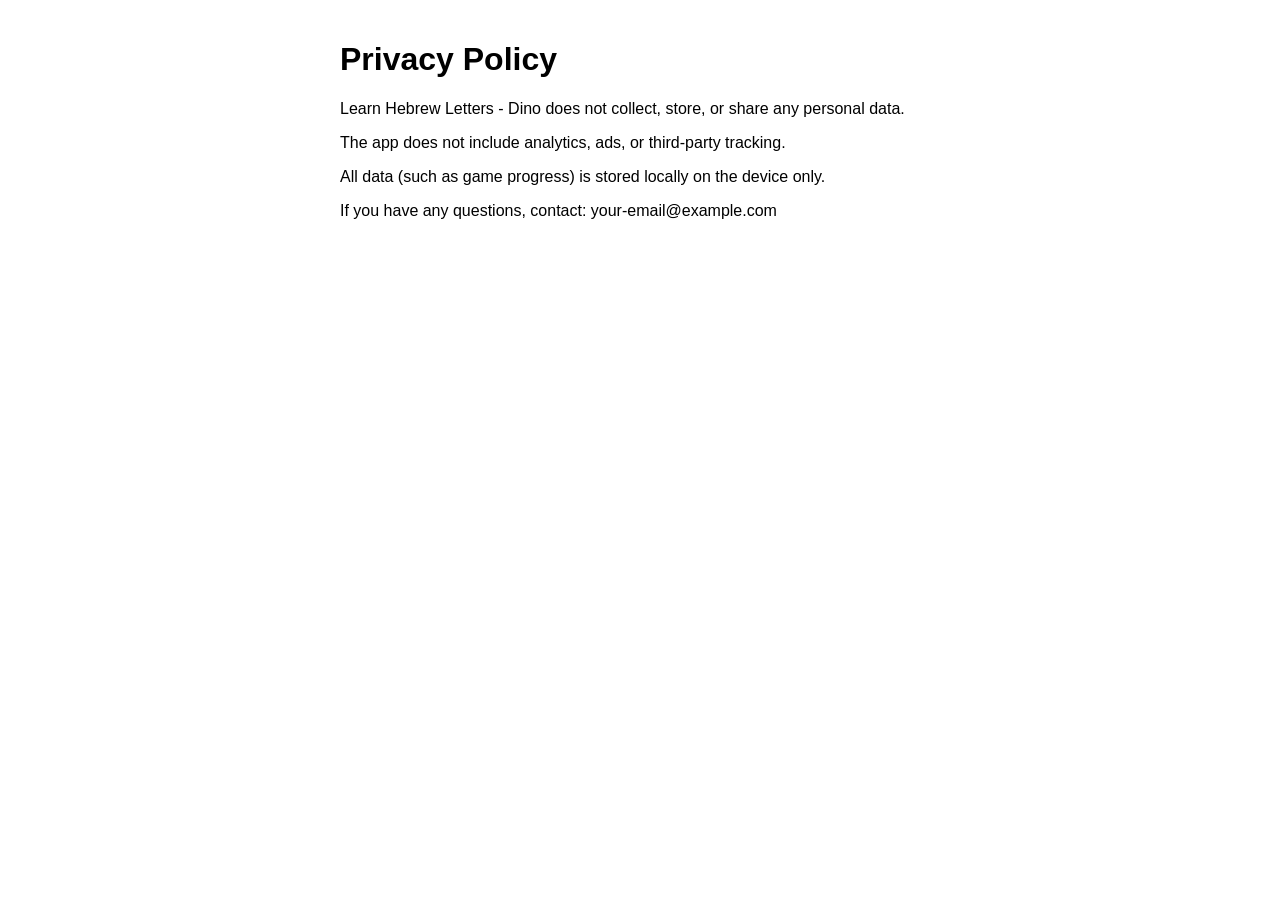
==== privacy.html @ b91bc718 "Add privacy policy to privacy.html This file outlines the privacy policy for the app, stating that n" ====
<!DOCTYPE html>
<html>
<head>
<meta charset="UTF-8">
<title>Privacy Policy</title>
</head>
<body style="font-family: Arial; max-width: 600px; margin: auto; padding: 20px;">

<h1>Privacy Policy</h1>

<p>Learn Hebrew Letters - Dino does not collect, store, or share any personal data.</p>

<p>The app does not include analytics, ads, or third-party tracking.</p>

<p>All data (such as game progress) is stored locally on the device only.</p>

<p>If you have any questions, contact: your-email@example.com</p>

</body>
</html>
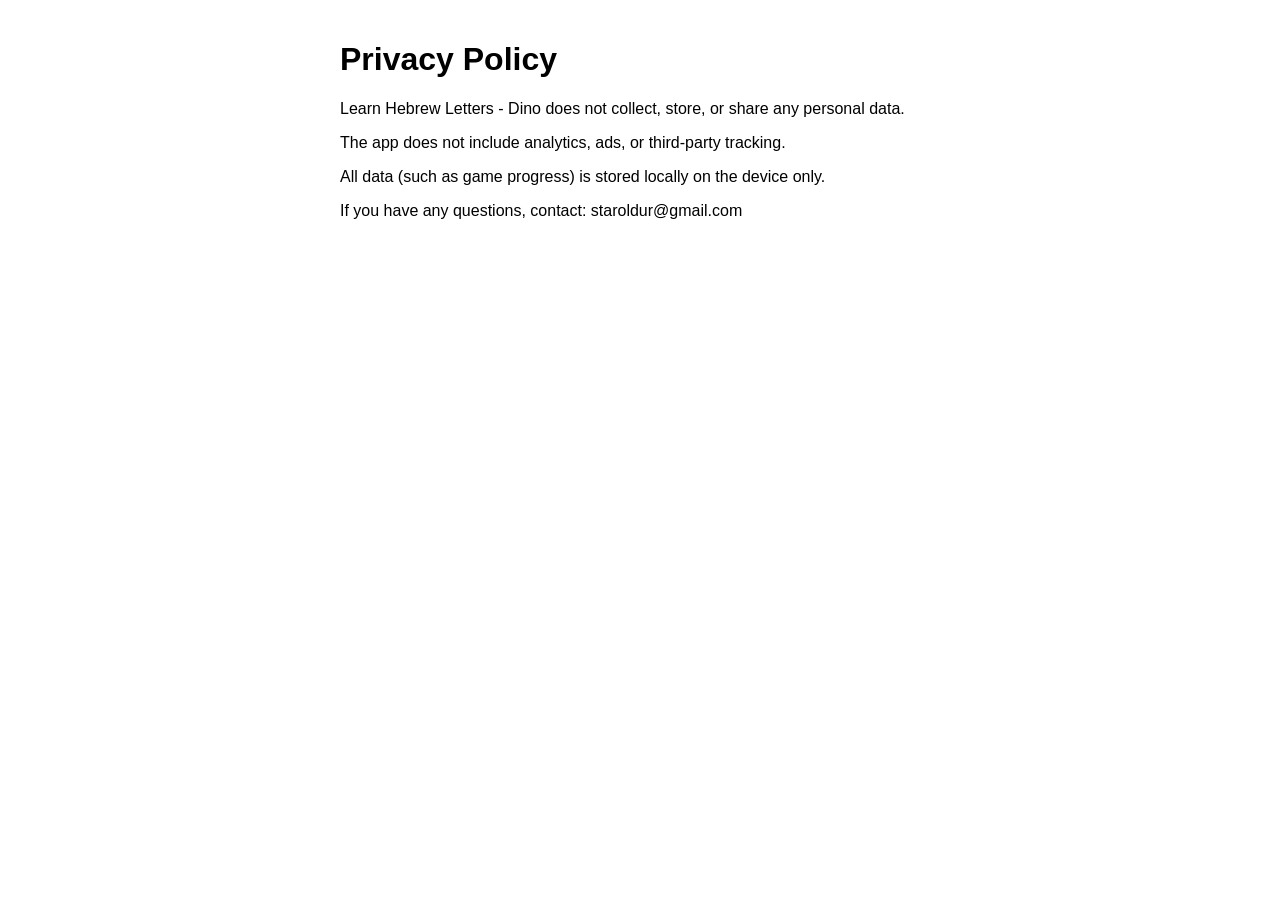
==== commit 9b8458bb: "Update contact email in privacy.html" ====
--- a/privacy.html
+++ b/privacy.html
@@ -14,7 +14,7 @@
 
 <p>All data (such as game progress) is stored locally on the device only.</p>
 
-<p>If you have any questions, contact: your-email@example.com</p>
+<p>If you have any questions, contact: staroldur@gmail.com</p>
 
 </body>
 </html>
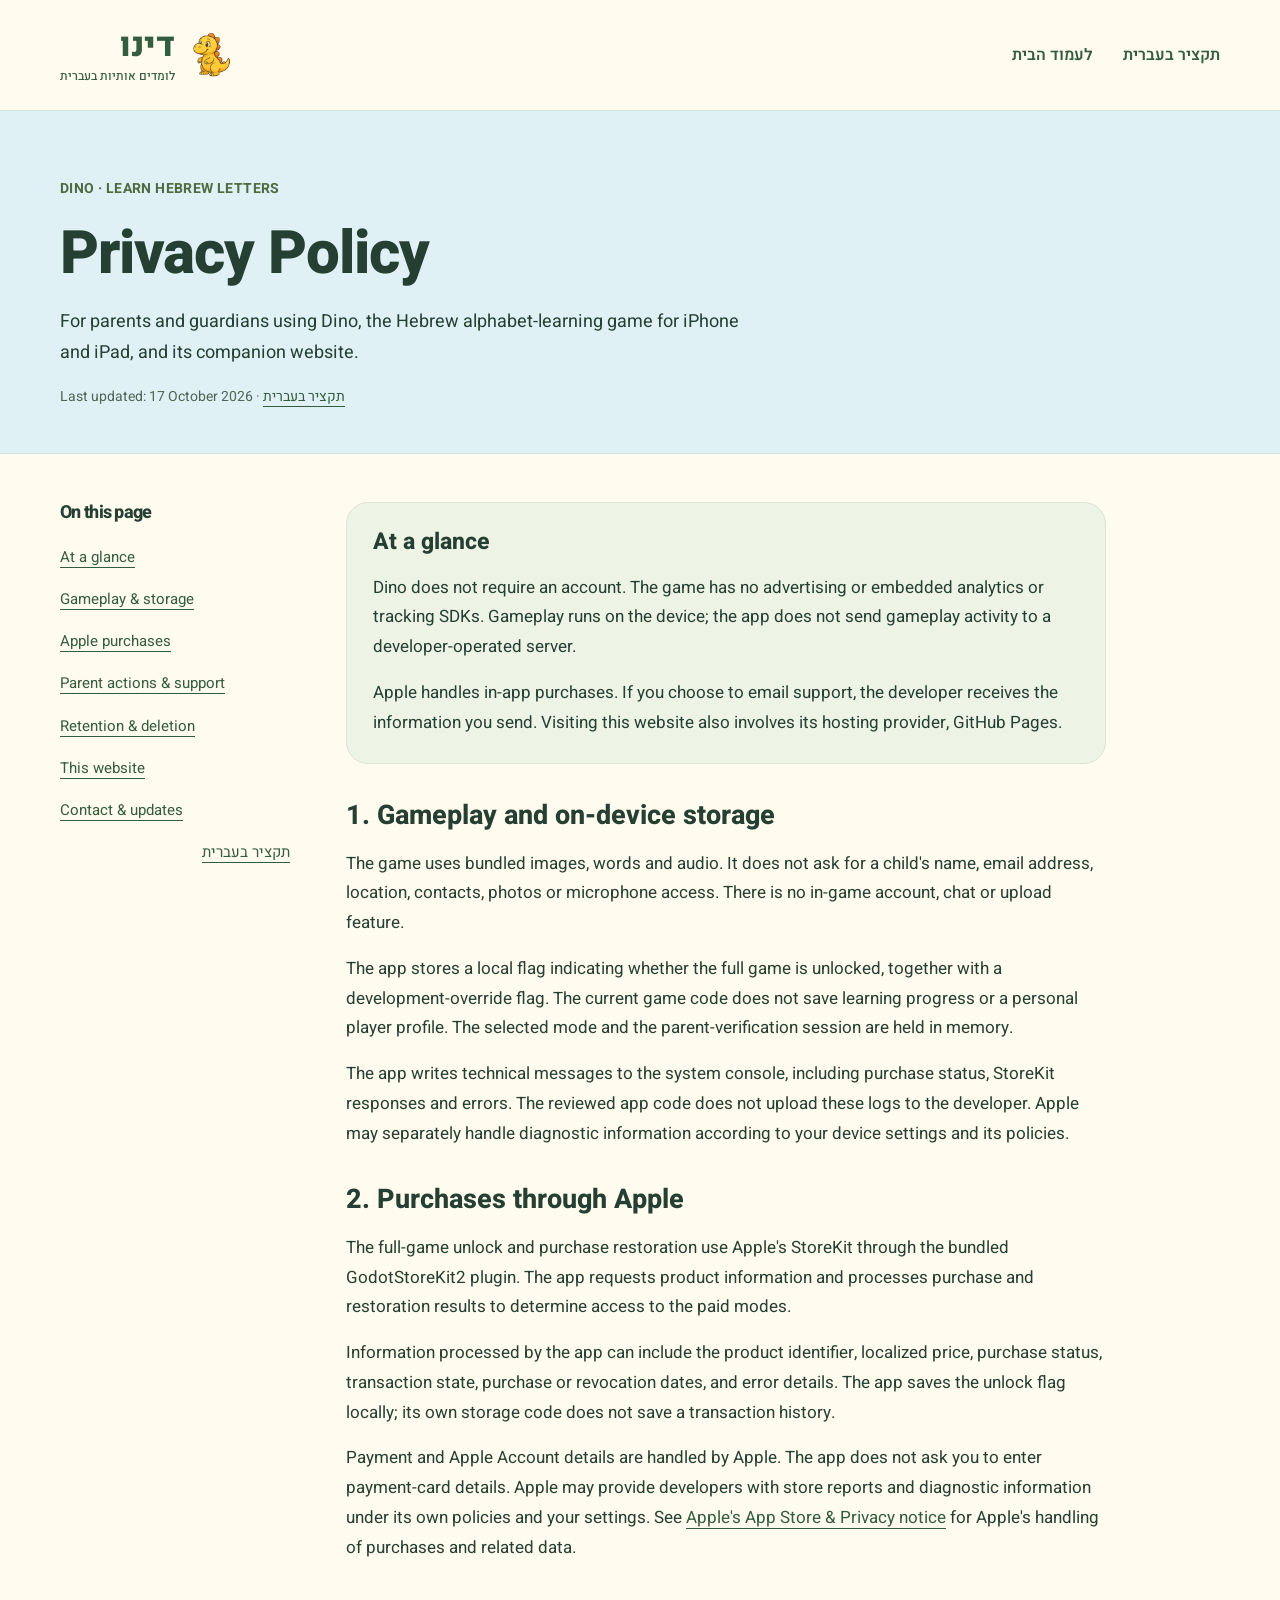
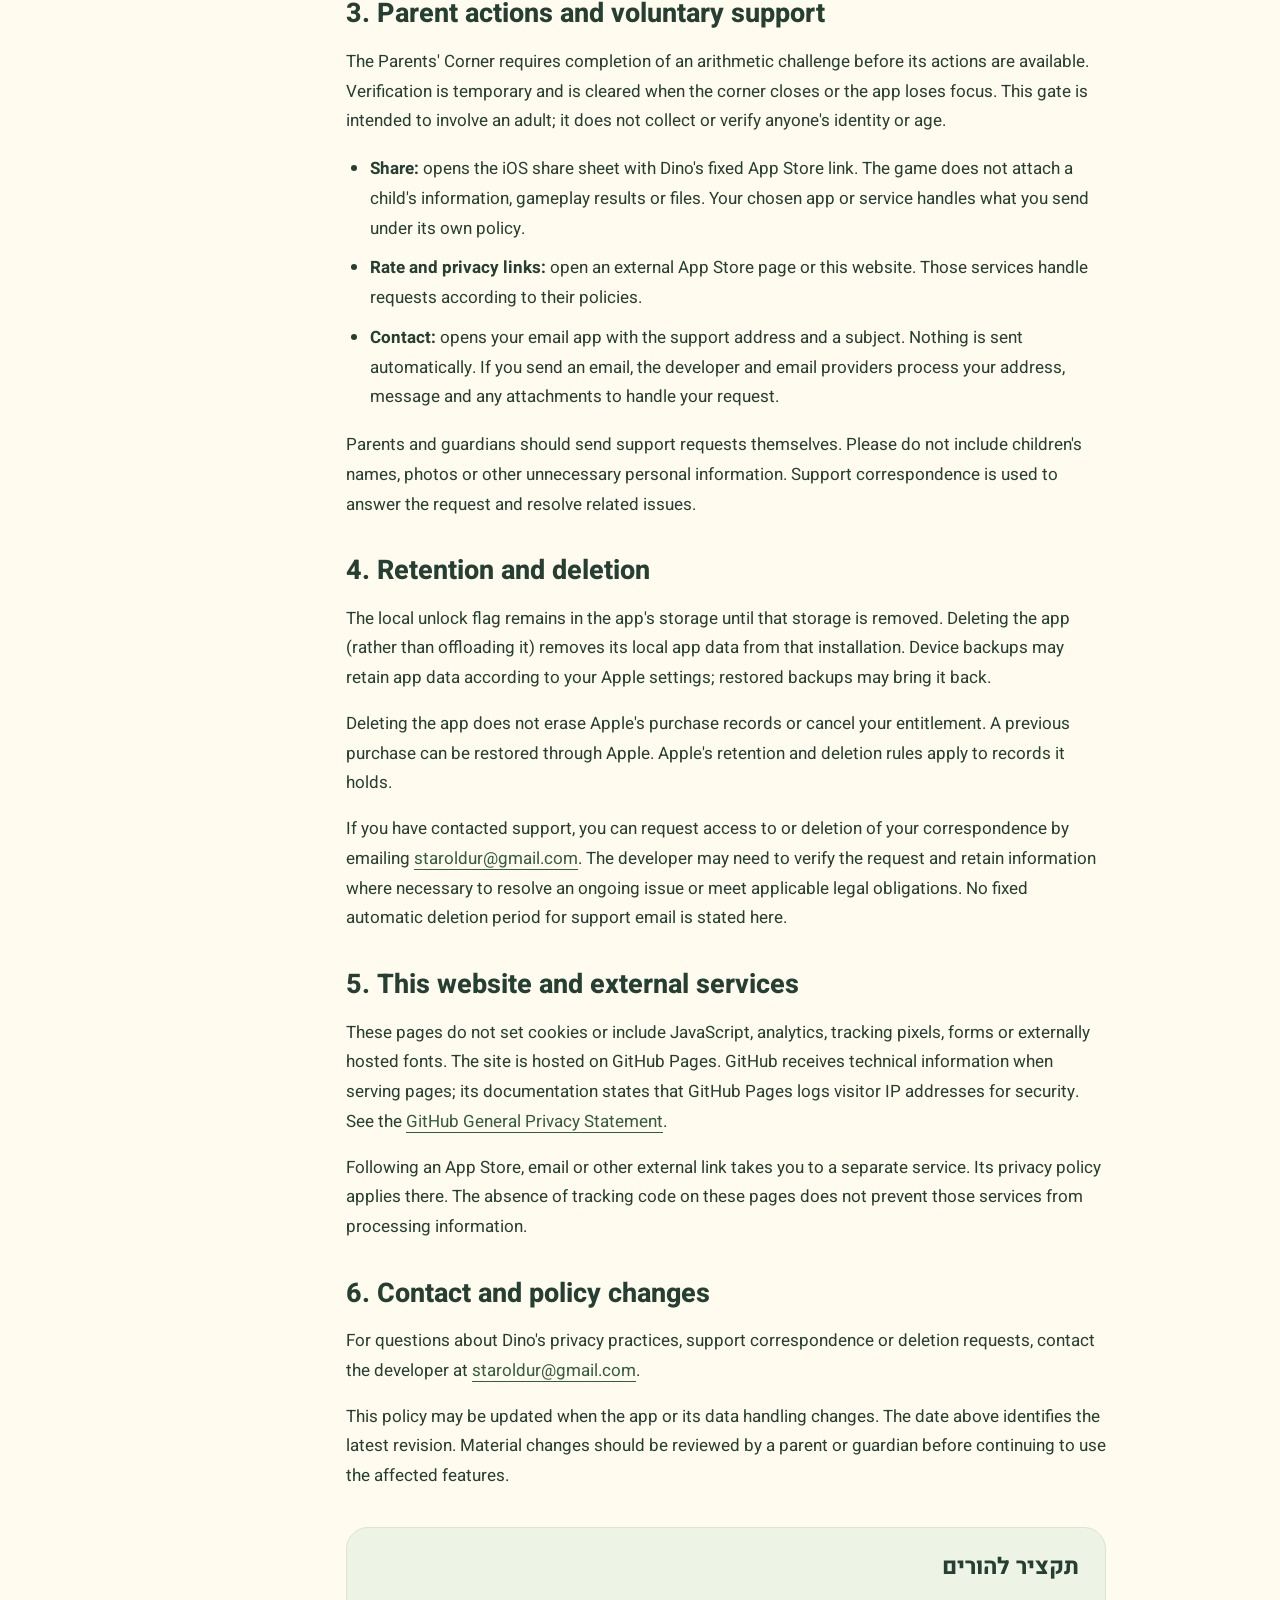
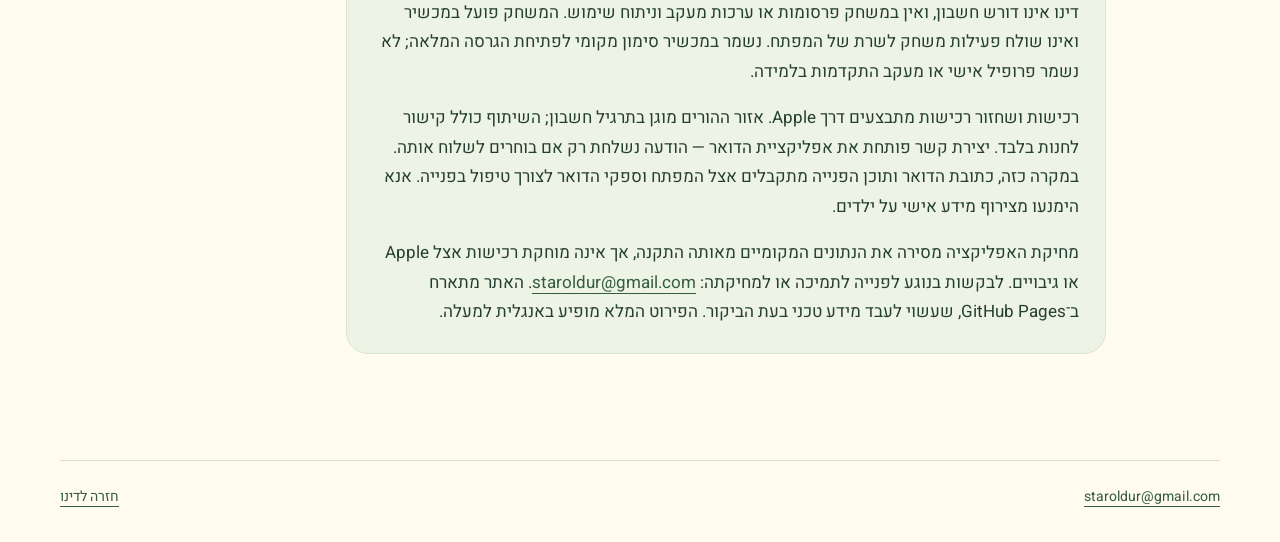
==== commit 4b33048f: "Refresh Dino website and clarify privacy policy" ====
--- a/privacy.html
+++ b/privacy.html
@@ -1,20 +1,36 @@
-<!DOCTYPE html>
-<html>
+<!doctype html>
+<html lang="en" dir="ltr">
 <head>
-<meta charset="UTF-8">
-<title>Privacy Policy</title>
+  <meta charset="utf-8">
+  <meta name="viewport" content="width=device-width, initial-scale=1">
+  <meta name="description" content="Dino privacy policy: on-device storage, Apple purchases, parental controls, sharing and support correspondence.">
+  <meta name="theme-color" content="#dff1f5">
+  <title>Privacy Policy · Dino | מדיניות פרטיות</title>
+  <link rel="icon" href="assets/dino.webp" type="image/webp">
+  <link rel="stylesheet" href="styles.css">
 </head>
-<body style="font-family: Arial; max-width: 600px; margin: auto; padding: 20px;">
-
-<h1>Privacy Policy</h1>
-
-<p>Learn Hebrew Letters - Dino does not collect, store, or share any personal data.</p>
-
-<p>The app does not include analytics, ads, or third-party tracking.</p>
-
-<p>All data (such as game progress) is stored locally on the device only.</p>
-
-<p>If you have any questions, contact: staroldur@gmail.com</p>
-
+<body>
+  <a class="skip" href="#main">Skip to content</a>
+  <header class="site-header wrap">
+    <a class="brand" href="index.html" lang="he" dir="rtl" aria-label="דינו — עמוד הבית"><img src="assets/dino.webp" width="52" height="52" alt=""><span>דינו<span class="brand-sub">לומדים אותיות בעברית</span></span></a>
+    <nav aria-label="Main navigation"><a href="index.html" lang="he" dir="rtl">לעמוד הבית</a><a href="#hebrew" lang="he" dir="rtl">תקציר בעברית</a></nav>
+  </header>
+  <main id="main">
+    <div class="policy-header"><div class="wrap"><p class="eyebrow">DINO · LEARN HEBREW LETTERS</p><h1>Privacy Policy</h1><p>For parents and guardians using Dino, the Hebrew alphabet-learning game for iPhone and iPad, and its companion website.</p><p class="policy-meta">Last updated: <time datetime="2026-10-17">17 October 2026</time> · <a href="#hebrew" lang="he" dir="rtl">תקציר בעברית</a></p></div></div>
+    <div class="wrap policy-layout">
+      <nav class="policy-nav" aria-label="On this page"><h2>On this page</h2><a href="#overview">At a glance</a><a href="#game">Gameplay &amp; storage</a><a href="#purchases">Apple purchases</a><a href="#parents">Parent actions &amp; support</a><a href="#retention">Retention &amp; deletion</a><a href="#website">This website</a><a href="#contact">Contact &amp; updates</a><a href="#hebrew" lang="he" dir="rtl">תקציר בעברית</a></nav>
+      <div class="policy-content">
+        <section class="summary" id="overview" aria-labelledby="overview-title"><h2 id="overview-title">At a glance</h2><p>Dino does not require an account. The game has no advertising or embedded analytics or tracking SDKs. Gameplay runs on the device; the app does not send gameplay activity to a developer-operated server.</p><p>Apple handles in-app purchases. If you choose to email support, the developer receives the information you send. Visiting this website also involves its hosting provider, GitHub Pages.</p></section>
+        <section id="game" aria-labelledby="game-title"><h2 id="game-title">1. Gameplay and on-device storage</h2><p>The game uses bundled images, words and audio. It does not ask for a child's name, email address, location, contacts, photos or microphone access. There is no in-game account, chat or upload feature.</p><p>The app stores a local flag indicating whether the full game is unlocked, together with a development-override flag. The current game code does not save learning progress or a personal player profile. The selected mode and the parent-verification session are held in memory.</p><p>The app writes technical messages to the system console, including purchase status, StoreKit responses and errors. The reviewed app code does not upload these logs to the developer. Apple may separately handle diagnostic information according to your device settings and its policies.</p></section>
+        <section id="purchases" aria-labelledby="purchases-title"><h2 id="purchases-title">2. Purchases through Apple</h2><p>The full-game unlock and purchase restoration use Apple's StoreKit through the bundled GodotStoreKit2 plugin. The app requests product information and processes purchase and restoration results to determine access to the paid modes.</p><p>Information processed by the app can include the product identifier, localized price, purchase status, transaction state, purchase or revocation dates, and error details. The app saves the unlock flag locally; its own storage code does not save a transaction history.</p><p>Payment and Apple Account details are handled by Apple. The app does not ask you to enter payment-card details. Apple may provide developers with store reports and diagnostic information under its own policies and your settings. See <a href="https://www.apple.com/legal/privacy/data/en/app-store/">Apple's App Store &amp; Privacy notice</a> for Apple's handling of purchases and related data.</p></section>
+        <section id="parents" aria-labelledby="parents-title"><h2 id="parents-title">3. Parent actions and voluntary support</h2><p>The Parents' Corner requires completion of an arithmetic challenge before its actions are available. Verification is temporary and is cleared when the corner closes or the app loses focus. This gate is intended to involve an adult; it does not collect or verify anyone's identity or age.</p><ul><li><strong>Share:</strong> opens the iOS share sheet with Dino's fixed App Store link. The game does not attach a child's information, gameplay results or files. Your chosen app or service handles what you send under its own policy.</li><li><strong>Rate and privacy links:</strong> open an external App Store page or this website. Those services handle requests according to their policies.</li><li><strong>Contact:</strong> opens your email app with the support address and a subject. Nothing is sent automatically. If you send an email, the developer and email providers process your address, message and any attachments to handle your request.</li></ul><p>Parents and guardians should send support requests themselves. Please do not include children's names, photos or other unnecessary personal information. Support correspondence is used to answer the request and resolve related issues.</p></section>
+        <section id="retention" aria-labelledby="retention-title"><h2 id="retention-title">4. Retention and deletion</h2><p>The local unlock flag remains in the app's storage until that storage is removed. Deleting the app (rather than offloading it) removes its local app data from that installation. Device backups may retain app data according to your Apple settings; restored backups may bring it back.</p><p>Deleting the app does not erase Apple's purchase records or cancel your entitlement. A previous purchase can be restored through Apple. Apple's retention and deletion rules apply to records it holds.</p><p>If you have contacted support, you can request access to or deletion of your correspondence by emailing <a href="mailto:staroldur@gmail.com">staroldur@gmail.com</a>. The developer may need to verify the request and retain information where necessary to resolve an ongoing issue or meet applicable legal obligations. No fixed automatic deletion period for support email is stated here.</p></section>
+        <section id="website" aria-labelledby="website-title"><h2 id="website-title">5. This website and external services</h2><p>These pages do not set cookies or include JavaScript, analytics, tracking pixels, forms or externally hosted fonts. The site is hosted on GitHub Pages. GitHub receives technical information when serving pages; its documentation states that GitHub Pages logs visitor IP addresses for security. See the <a href="https://docs.github.com/en/site-policy/privacy-policies/github-general-privacy-statement">GitHub General Privacy Statement</a>.</p><p>Following an App Store, email or other external link takes you to a separate service. Its privacy policy applies there. The absence of tracking code on these pages does not prevent those services from processing information.</p></section>
+        <section id="contact" aria-labelledby="contact-title"><h2 id="contact-title">6. Contact and policy changes</h2><p>For questions about Dino's privacy practices, support correspondence or deletion requests, contact the developer at <a href="mailto:staroldur@gmail.com">staroldur@gmail.com</a>.</p><p>This policy may be updated when the app or its data handling changes. The date above identifies the latest revision. Material changes should be reviewed by a parent or guardian before continuing to use the affected features.</p></section>
+        <section class="summary" id="hebrew" lang="he" dir="rtl" aria-labelledby="hebrew-title"><h2 id="hebrew-title">תקציר להורים</h2><p>דינו אינו דורש חשבון, ואין במשחק פרסומות או ערכות מעקב וניתוח שימוש. המשחק פועל במכשיר ואינו שולח פעילות משחק לשרת של המפתח. נשמר במכשיר סימון מקומי לפתיחת הגרסה המלאה; לא נשמר פרופיל אישי או מעקב התקדמות בלמידה.</p><p>רכישות ושחזור רכישות מתבצעים דרך Apple. אזור ההורים מוגן בתרגיל חשבון; השיתוף כולל קישור לחנות בלבד. יצירת קשר פותחת את אפליקציית הדואר — הודעה נשלחת רק אם בוחרים לשלוח אותה. במקרה כזה, כתובת הדואר ותוכן הפנייה מתקבלים אצל המפתח וספקי הדואר לצורך טיפול בפנייה. אנא הימנעו מצירוף מידע אישי על ילדים.</p><p>מחיקת האפליקציה מסירה את הנתונים המקומיים מאותה התקנה, אך אינה מוחקת רכישות אצל Apple או גיבויים. לבקשות בנוגע לפנייה לתמיכה או למחיקתה: <a href="mailto:staroldur@gmail.com"><bdi dir="ltr">staroldur@gmail.com</bdi></a>. האתר מתארח ב־<bdi lang="en" dir="ltr">GitHub Pages</bdi>, שעשוי לעבד מידע טכני בעת הביקור. הפירוט המלא מופיע באנגלית למעלה.</p></section>
+      </div>
+    </div>
+  </main>
+  <footer class="wrap site-footer"><a href="index.html" lang="he" dir="rtl">חזרה לדינו</a><a href="mailto:staroldur@gmail.com">staroldur@gmail.com</a></footer>
 </body>
 </html>
--- a/styles.css
+++ b/styles.css
@@ -0,0 +1,648 @@
+@font-face {
+  font-family:Heebo;
+  src:url('assets/Heebo.ttf') format('truetype');
+  font-style:normal;
+  font-weight:100 900;
+  font-display:swap
+}
+:root {
+  --cream:#fffbee;
+  --ink:#253f32;
+  --green:#345c3e;
+  --muted:#526557;
+  --line:#d8dfcd;
+  --sky:#dff1f5
+}
+* {
+  box-sizing:border-box
+}
+html {
+  scroll-behavior:smooth;
+  scroll-padding-top:24px
+}
+body {
+  margin:0;
+  background:var(--cream);
+  color:var(--ink);
+  font-family:Heebo,Arial,sans-serif;
+  font-size:18px;
+  line-height:1.75
+}
+a {
+  color:var(--green);
+  text-underline-offset:5px
+}
+a:hover {
+  text-decoration-thickness:2px
+}
+a:focus-visible {
+  outline:3px solid #92501e;
+  outline-offset:5px;
+  border-radius:4px
+}
+img {
+  max-width:100%;
+  height:auto
+}
+h1,h2,h3,p {
+  margin:0
+}
+h1,h2,h3 {
+  line-height:1.2
+}
+h1 {
+  font-size:clamp(58px,6.8vw,94px);
+  font-weight:800;
+  letter-spacing:-2px
+}
+h1 span {
+  color:#4e7647
+}
+h2 {
+  font-size:clamp(30px,3.5vw,46px);
+  font-weight:750;
+  letter-spacing:-.7px
+}
+h3 {
+  font-size:26px
+}
+p+p {
+  margin-top:16px
+}
+.wrap {
+  width:min(1160px,calc(100% - 64px));
+  margin-inline:auto
+}
+.site-header {
+  display:flex;
+  align-items:center;
+  justify-content:space-between;
+  gap:24px;
+  padding-block:25px
+}
+.brand {
+  display:flex;
+  align-items:center;
+  gap:10px;
+  font-size:33px;
+  font-weight:800;
+  text-decoration:none;
+  line-height:1
+}
+.brand img {
+  object-fit:contain;
+  width:52px;
+  height:60px
+}
+.brand-sub {
+  display:block;
+  font-size:12px;
+  font-weight:500;
+  margin-top:8px;
+  letter-spacing:0
+}
+.site-header nav {
+  display:flex;
+  gap:30px;
+  font-size:16px;
+  font-weight:600
+}
+.site-header nav a {
+  text-decoration:none
+}
+.site-header nav a:hover {
+  text-decoration:underline
+}
+.skip {
+  position:absolute;
+  top:-100px;
+  right:16px;
+  z-index:10;
+  background:white;
+  padding:12px
+}
+.skip:focus {
+  top:12px
+}
+.hero {
+  display:grid;
+  grid-template-columns: .9fr 1.1fr;
+  gap:48px;
+  align-items:center;
+  padding-block:40px 72px
+}
+.eyebrow {
+  font-size:14px;
+  letter-spacing:.4px;
+  font-weight:700;
+  color:#506b43;
+  margin-bottom:16px
+}
+.intro {
+  font-size:21px;
+  max-width:430px;
+  margin-top:26px
+}
+.button {
+  display:inline-flex;
+  align-items:center;
+  justify-content:center;
+  gap:18px;
+  border-radius:18px;
+  background:var(--green);
+  color:white;
+  padding:15px 26px;
+  text-decoration:none;
+  font-size:18px;
+  font-weight:650;
+  line-height:1.4;
+  min-height:64px
+}
+.button:hover {
+  background:#26482e
+}
+.store {
+  margin-top:30px
+}
+.store>span:first-child {
+  font-size:32px;
+  font-weight:400
+}
+.store small {
+  display:block;
+  font-size:12px;
+  font-weight:400;
+  opacity:.9;
+  margin-top:4px
+}
+.caption {
+  font-size:13px;
+  color:var(--muted);
+  margin-top:16px;
+  max-width:340px
+}
+.forest {
+  position:relative;
+  isolation:isolate;
+  height:570px;
+  border-radius:180px 180px 38px 38px;
+  background:#b6d9bc url('assets/forest.webp') center/cover;
+  overflow:hidden;
+  box-shadow:inset 0 0 0 1px #253f3210
+}
+.forest:after {
+  content:'';
+  position:absolute;
+  inset:60% 0 0;
+  background:linear-gradient(transparent,#27472635);
+  z-index:-1
+}
+.forest-note {
+  position:absolute;
+  top:46px;
+  inset-inline:0;
+  text-align:center;
+  font-size:18px;
+  font-weight:650;
+  color:#27472d
+}
+.forest img {
+  position:absolute;
+  object-fit:contain;
+  filter:drop-shadow(0 12px 10px #244b2422)
+}
+.hero-dino {
+  width:67%;
+  height:65%;
+  left:20%;
+  top:19%;
+  z-index:2
+}
+.hero-bunny {
+  width:37%;
+  height:40%;
+  left:0;
+  bottom:2%;
+  z-index:3
+}
+.hero-turtle {
+  width:42%;
+  height:32%;
+  right:0;
+  bottom:1%;
+  z-index:3
+}
+.letter {
+  position:absolute;
+  background:#fffbeee8;
+  border:1px solid #fff9;
+  border-radius:18px;
+  width:59px;
+  height:66px;
+  display:grid;
+  place-items:center;
+  font-size:40px;
+  font-weight:700;
+  color:#45623a;
+  box-shadow:0 6px 0 #3553291c
+}
+.letter-a {
+  top:23%;
+  right:9%;
+  transform:rotate(12deg)
+}
+.letter-b {
+  top:44%;
+  left:7%;
+  transform:rotate(-14deg)
+}
+.letter-c {
+  bottom:24%;
+  right:12%;
+  transform:rotate(8deg)
+}
+.modes-section {
+  background:#edf3e5;
+  padding-block:70px 76px;
+  border-block:1px solid #dce5d4
+}
+.section-heading {
+  text-align:center;
+  margin-bottom:40px
+}
+.section-heading>p:last-child {
+  color:var(--muted);
+  margin-top:15px
+}
+.modes {
+  display:grid;
+  grid-template-columns:repeat(3,1fr);
+  gap:24px
+}
+.mode {
+  background:var(--cream);
+  border-radius:28px;
+  overflow:hidden;
+  border:1px solid #dce4d2
+}
+.portrait {
+  height:235px;
+  position:relative;
+  display:flex;
+  align-items:center;
+  justify-content:center;
+  margin:12px;
+  border-radius:20px
+}
+.portrait img {
+  width:195px;
+  height:205px;
+  object-fit:contain
+}
+.mint {
+  background:#dce9cf
+}
+.peach {
+  background:#f5e3cb
+}
+.blue {
+  background:#d9edf0
+}
+.mode-number {
+  position:absolute;
+  top:12px;
+  inset-inline-start:16px;
+  font-size:13px;
+  font-weight:600;
+  color:#526557
+}
+.mode-copy {
+  padding:12px 26px 30px
+}
+.mode-copy .eyebrow {
+  font-size:13px;
+  margin-bottom:12px
+}
+.mode-copy p:last-child {
+  font-size:17px;
+  color:var(--muted);
+  margin-top:15px
+}
+.parents {
+  display:grid;
+  grid-template-columns:1.2fr 1fr;
+  gap:90px;
+  align-items:center;
+  padding-block:80px
+}
+.parents h2 {
+  margin-bottom:24px
+}
+.parents p {
+  max-width:600px
+}
+.text-link {
+  display:inline-block;
+  margin-top:20px;
+  font-weight:700
+}
+.support {
+  background:#dff0f2;
+  border-radius:28px;
+  padding:34px
+}
+.support h3 {
+  margin-block:14px
+}
+.support p {
+  font-size:16px;
+  margin-bottom:16px
+}
+.support>a {
+  font-size:18px;
+  font-weight:600;
+  overflow-wrap:anywhere
+}
+.support-mark {
+  display:grid;
+  place-items:center;
+  background:#fffbee;
+  border-radius:50%;
+  width:42px;
+  height:42px;
+  font-size:25px;
+  font-weight:700
+}
+.site-footer {
+  border-top:1px solid var(--line);
+  padding-block:24px 32px;
+  display:flex;
+  justify-content:space-between;
+  gap:24px;
+  font-size:14px;
+  color:var(--muted)
+}
+.policy-header {
+  background:var(--sky);
+  padding:50px 0 44px;
+  border-block:1px solid #d2e3df
+}
+.policy-header h1 {
+  font-size:clamp(36px,5vw,60px);
+  letter-spacing:-1px
+}
+.policy-header p {
+  margin-top:16px;
+  max-width:700px
+}
+.policy-meta {
+  font-size:14px;
+  color:var(--muted)
+}
+.policy-layout {
+  display:grid;
+  grid-template-columns:230px minmax(0,760px);
+  gap:56px;
+  padding-block:48px 70px;
+  align-items:start
+}
+.policy-nav {
+  position:sticky;
+  top:24px;
+  font-size:15px
+}
+.policy-nav h2 {
+  font-size:18px;
+  margin-bottom:12px
+}
+.policy-nav a {
+  display:block;
+  padding-block:8px;
+  min-height:40px
+}
+.policy-content {
+  min-width:0
+}
+.policy-content section {
+  margin-bottom:36px;
+  scroll-margin-top:24px
+}
+.policy-content h2 {
+  font-size:27px;
+  letter-spacing:0;
+  margin-bottom:16px
+}
+.policy-content h3 {
+  font-size:21px;
+  margin-bottom:12px
+}
+.policy-content p,.policy-content li {
+  font-size:17px
+}
+.policy-content ul {
+  padding-inline-start:24px
+}
+.policy-content li {
+  margin-block:10px
+}
+.summary {
+  padding:26px;
+  background:#edf3e5;
+  border-radius:22px;
+  border:1px solid #dce4d2
+}
+.summary h2 {
+  font-size:23px
+}
+.policy-content a {
+  overflow-wrap:anywhere
+}
+.policy-content .updated {
+  font-size:14px;
+  color:var(--muted)
+}
+@media(max-width:900px) {
+  .hero {
+    gap:28px
+  }
+  .forest {
+    height:500px
+  }
+  .parents {
+    gap:36px
+  }
+  .mode-copy {
+    padding-inline:20px
+  }
+  .mode h3 {
+    font-size:23px
+  }
+  .policy-layout {
+    grid-template-columns:180px minmax(0,1fr);
+    gap:28px
+  }
+}
+@media(max-width:650px) {
+  body {
+    font-size:17px
+  }
+  .wrap {
+    width:calc(100% - 36px)
+  }
+  .site-header {
+    padding-block:18px;
+    align-items:flex-start;
+    gap:14px
+  }
+  .brand {
+    font-size:28px
+  }
+  .brand img {
+    width:40px;
+    height:48px
+  }
+  .brand-sub {
+    font-size:10px
+  }
+  .site-header nav {
+    gap:14px;
+    font-size:13px;
+    flex-wrap:wrap;
+    justify-content:flex-end;
+    padding-top:10px
+  }
+  .hero {
+    grid-template-columns:1fr;
+    padding-block:28px 42px;
+    gap:32px
+  }
+  .hero-copy {
+    max-width:470px
+  }
+  .hero h1 {
+    font-size:68px
+  }
+  .intro {
+    font-size:20px;
+    margin-top:20px
+  }
+  .forest {
+    height:430px;
+    max-width:490px;
+    width:100%;
+    margin-inline:auto;
+    border-radius:130px 130px 28px 28px
+  }
+  .forest-note {
+    top:32px;
+    font-size:16px
+  }
+  .letter {
+    width:48px;
+    height:55px;
+    font-size:34px
+  }
+  .modes-section {
+    padding-block:42px
+  }
+  .modes {
+    grid-template-columns:1fr;
+    gap:20px
+  }
+  .mode {
+    display:grid;
+    grid-template-columns:125px 1fr;
+    align-items:center
+  }
+  .portrait {
+    height:170px;
+    margin:10px
+  }
+  .portrait img {
+    width:110px;
+    height:140px
+  }
+  .mode-number {
+    top:6px;
+    inset-inline-start:9px;
+    font-size:11px
+  }
+  .mode-copy {
+    padding:18px 10px 18px 18px
+  }
+  .mode-copy .eyebrow {
+    font-size:11px
+  }
+  .mode h3 {
+    font-size:22px
+  }
+  .mode-copy p:last-child {
+    font-size:15px;
+    margin-top:10px
+  }
+  .parents {
+    grid-template-columns:1fr;
+    padding-block:46px;
+    gap:30px
+  }
+  .support {
+    padding:28px
+  }
+  .site-footer {
+    flex-direction:column;
+    gap:12px
+  }
+  .policy-header {
+    padding-block:32px
+  }
+  .policy-layout {
+    grid-template-columns:1fr;
+    padding-block:28px 40px;
+    gap:30px
+  }
+  .policy-nav {
+    position:static;
+    border-bottom:1px solid var(--line);
+    padding-bottom:20px
+  }
+  .policy-nav a {
+    display:inline-block;
+    margin-inline-end:20px
+  }
+  .policy-content h2 {
+    font-size:25px
+  }
+  .summary {
+    padding:22px
+  }
+}
+@media(prefers-reduced-motion:reduce) {
+  html {
+    scroll-behavior:auto
+  }
+}
+@media print {
+  body {
+    background:white;
+    color:black
+  }
+  .site-header nav,.policy-nav,.skip,.site-footer {
+    display:none
+  }
+  .policy-layout {
+    display:block
+  }
+  .wrap {
+    width:100%
+  }
+  .policy-header {
+    background:white;
+    padding:20px 0
+  }
+  .policy-content section {
+    break-inside:avoid
+  }
+  a {
+    color:inherit
+  }
+}
